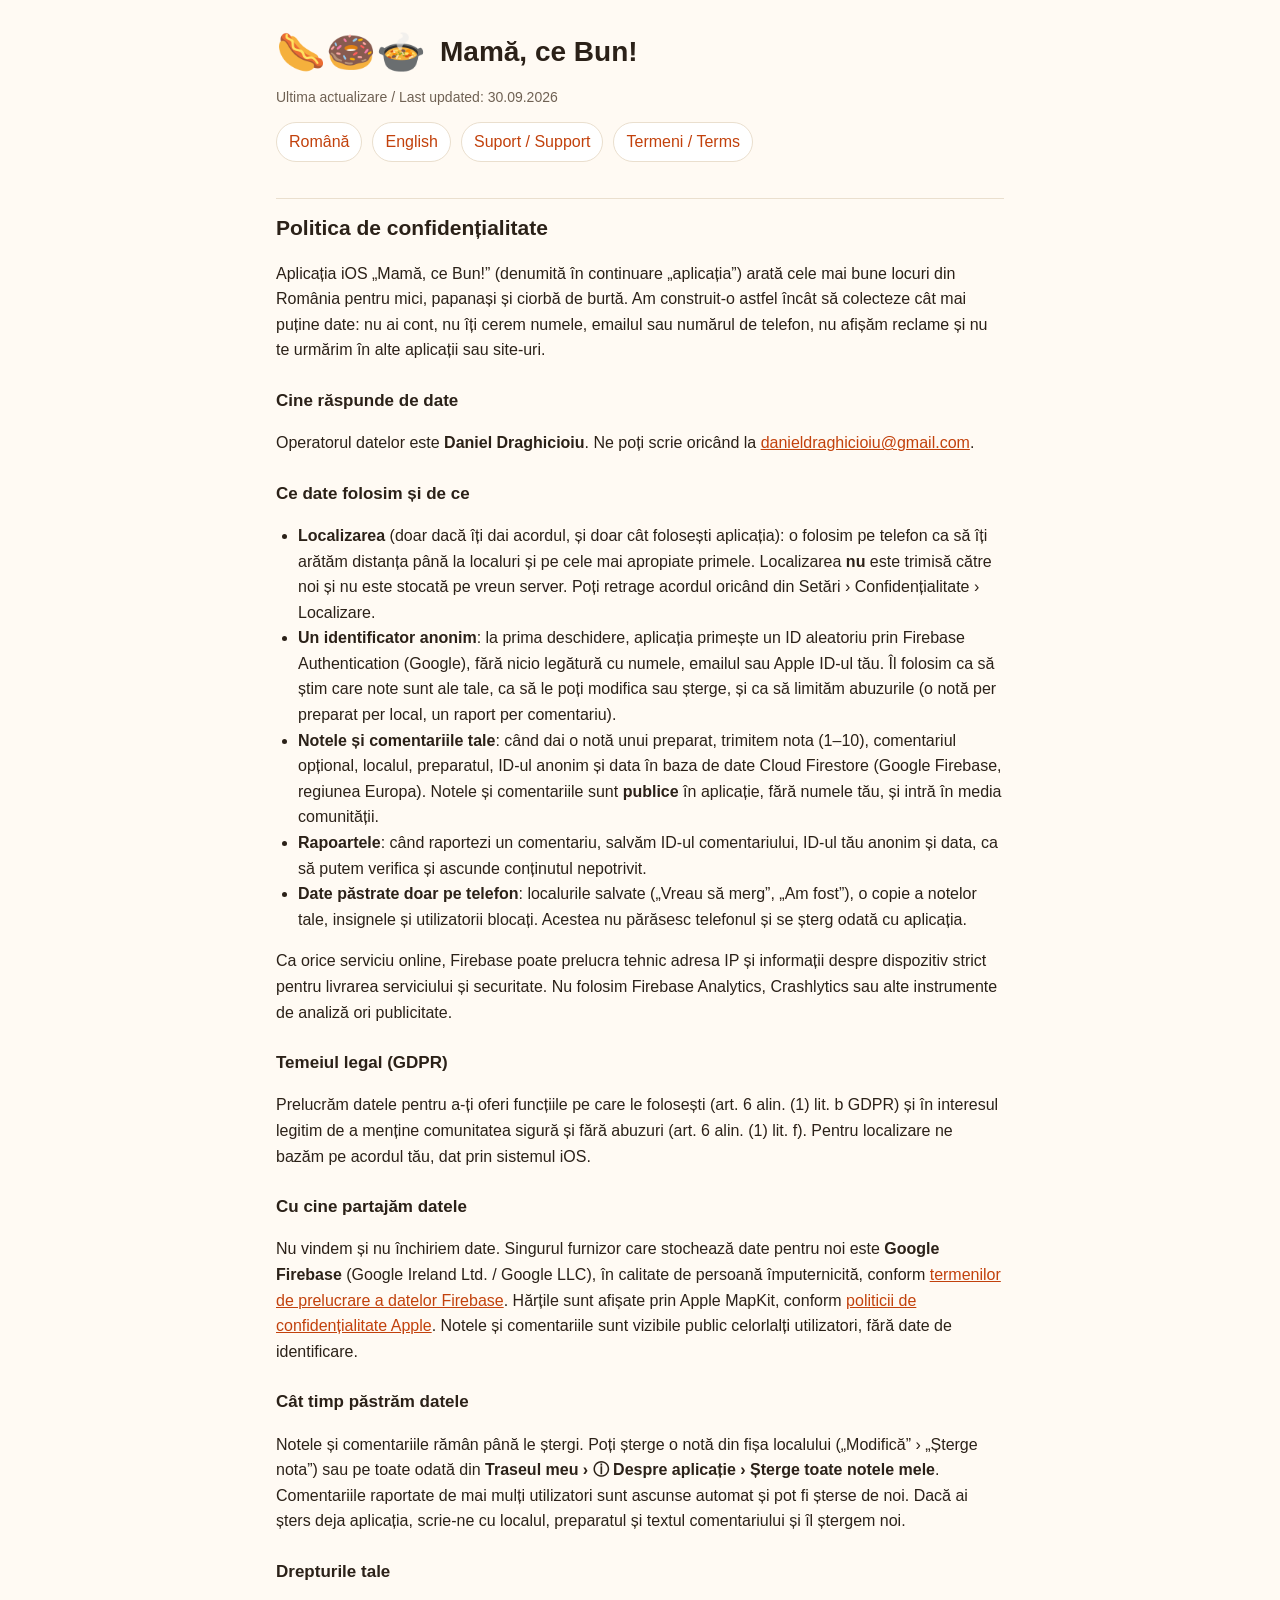
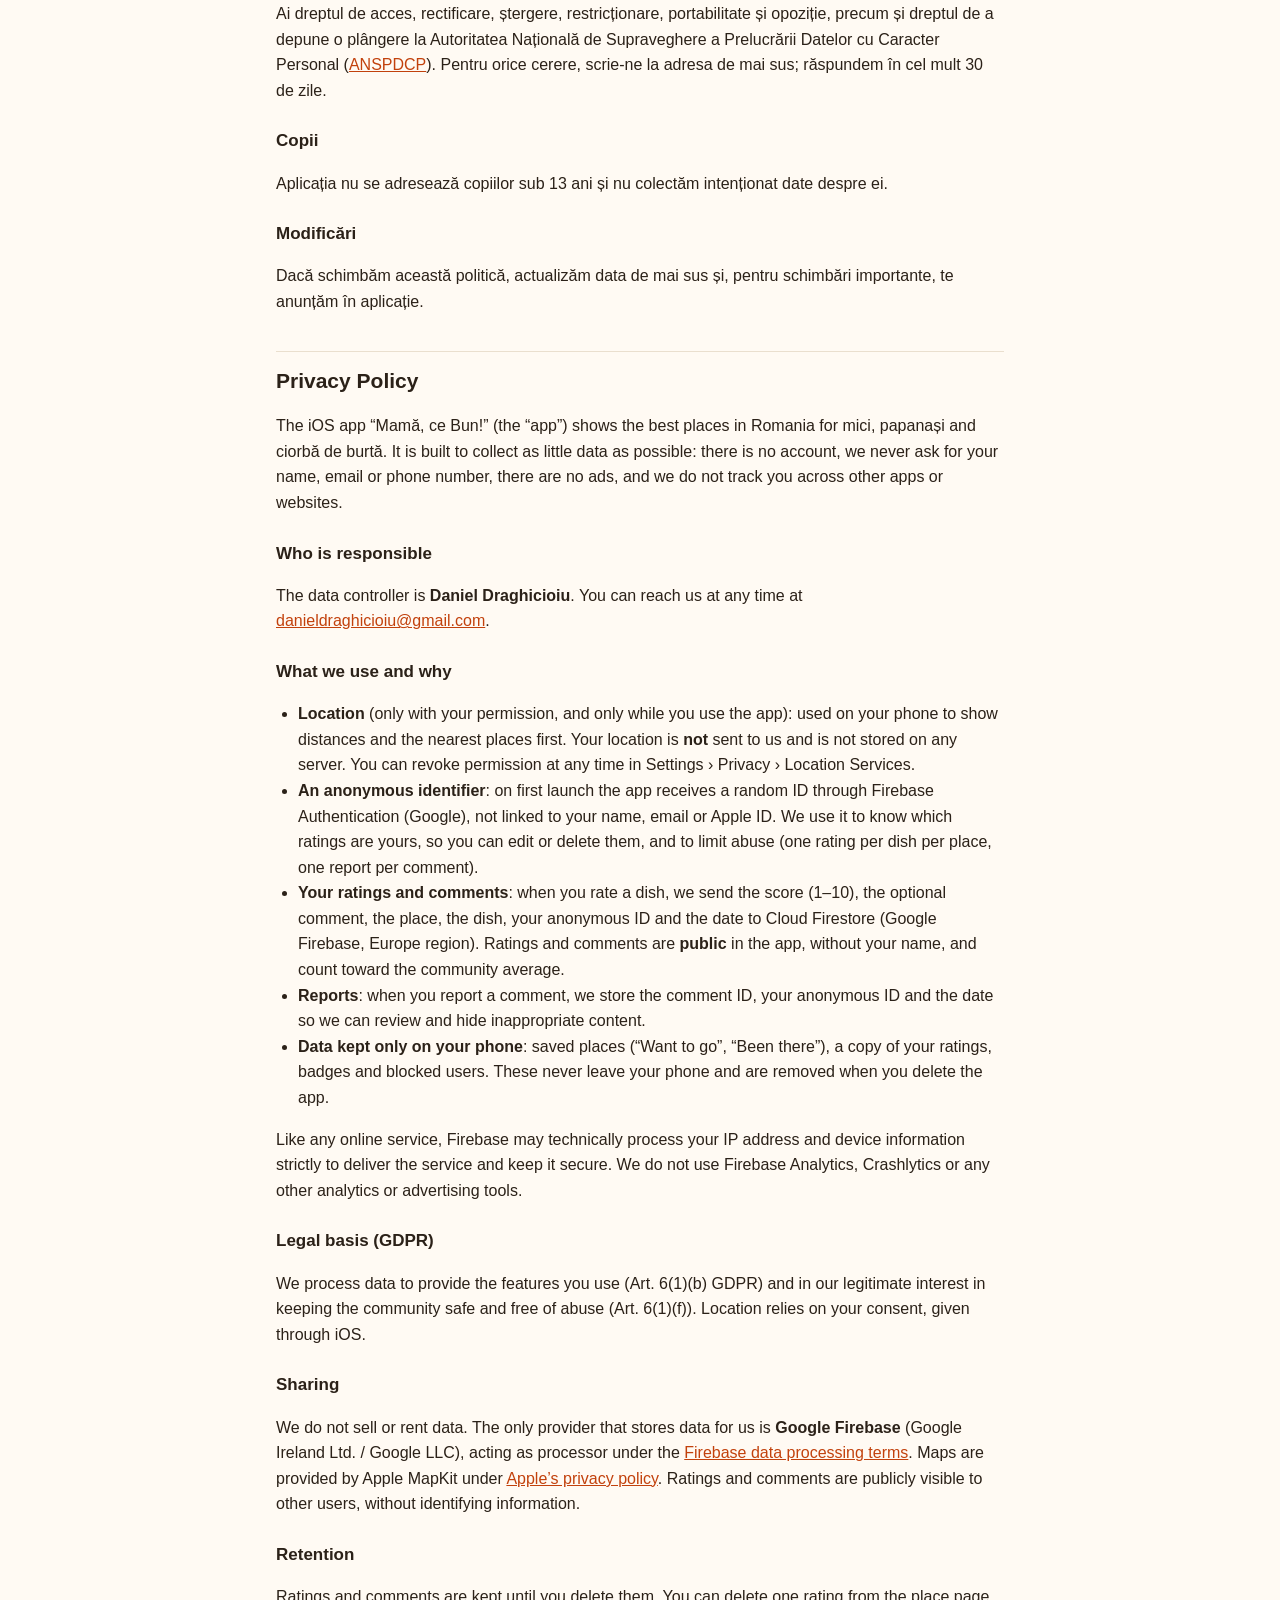
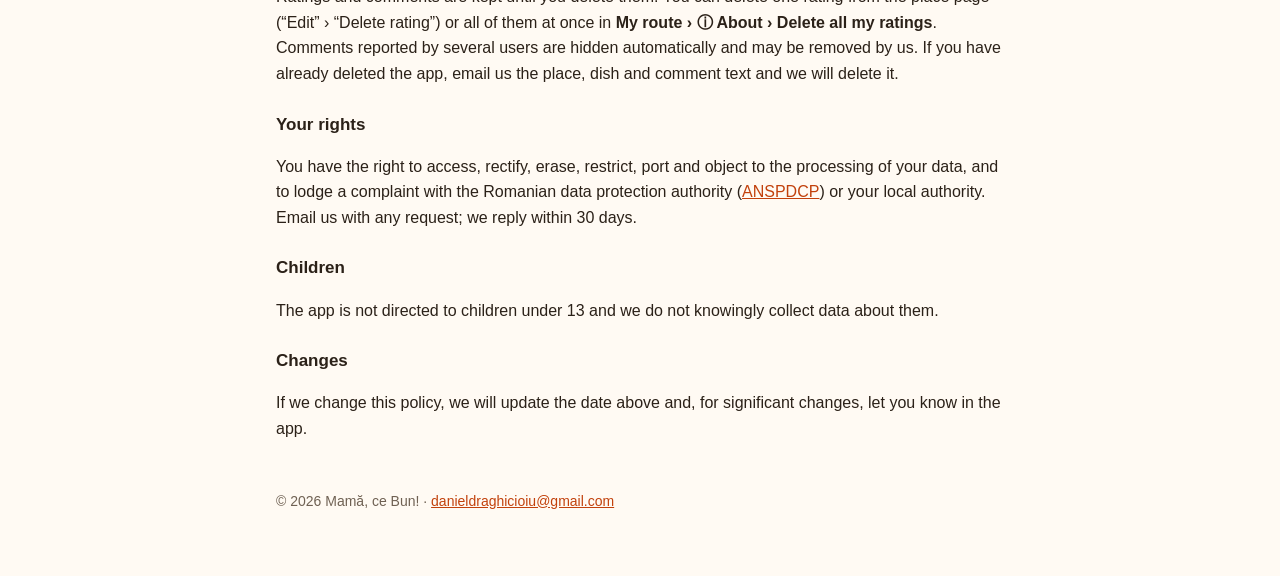
==== privacy.html @ e1de9985 "Pagini: confidentialitate, termeni, suport" ====
<!doctype html>
<html lang="ro">
<head>
<meta charset="utf-8">
<meta name="viewport" content="width=device-width, initial-scale=1">
<title>Politica de confidențialitate · Mamă, ce Bun!</title>
<link rel="stylesheet" href="style.css">
</head>
<body>
<main>
<header><span class="logo">🌭🍩🍲</span><h1>Mamă, ce Bun!</h1></header>
<p class="muted">Ultima actualizare / Last updated: 30.09.2026</p>
<nav class="lang"><a href="#ro">Română</a><a href="#en">English</a><a href="index.html">Suport / Support</a><a href="terms.html">Termeni / Terms</a></nav>

<section id="ro" lang="ro">
<h2>Politica de confidențialitate</h2>
<p>Aplicația iOS „Mamă, ce Bun!” (denumită în continuare „aplicația”) arată cele mai bune locuri din România pentru mici, papanași și ciorbă de burtă. Am construit-o astfel încât să colecteze cât mai puține date: nu ai cont, nu îți cerem numele, emailul sau numărul de telefon, nu afișăm reclame și nu te urmărim în alte aplicații sau site-uri.</p>

<h3>Cine răspunde de date</h3>
<p>Operatorul datelor este <strong>Daniel Draghicioiu</strong>. Ne poți scrie oricând la <a href="mailto:danieldraghicioiu@gmail.com">danieldraghicioiu@gmail.com</a>.</p>

<h3>Ce date folosim și de ce</h3>
<ul>
<li><strong>Localizarea</strong> (doar dacă îți dai acordul, și doar cât folosești aplicația): o folosim pe telefon ca să îți arătăm distanța până la localuri și pe cele mai apropiate primele. Localizarea <strong>nu</strong> este trimisă către noi și nu este stocată pe vreun server. Poți retrage acordul oricând din Setări › Confidențialitate › Localizare.</li>
<li><strong>Un identificator anonim</strong>: la prima deschidere, aplicația primește un ID aleatoriu prin Firebase Authentication (Google), fără nicio legătură cu numele, emailul sau Apple ID-ul tău. Îl folosim ca să știm care note sunt ale tale, ca să le poți modifica sau șterge, și ca să limităm abuzurile (o notă per preparat per local, un raport per comentariu).</li>
<li><strong>Notele și comentariile tale</strong>: când dai o notă unui preparat, trimitem nota (1–10), comentariul opțional, localul, preparatul, ID-ul anonim și data în baza de date Cloud Firestore (Google Firebase, regiunea Europa). Notele și comentariile sunt <strong>publice</strong> în aplicație, fără numele tău, și intră în media comunității.</li>
<li><strong>Rapoartele</strong>: când raportezi un comentariu, salvăm ID-ul comentariului, ID-ul tău anonim și data, ca să putem verifica și ascunde conținutul nepotrivit.</li>
<li><strong>Date păstrate doar pe telefon</strong>: localurile salvate („Vreau să merg”, „Am fost”), o copie a notelor tale, insignele și utilizatorii blocați. Acestea nu părăsesc telefonul și se șterg odată cu aplicația.</li>
</ul>
<p>Ca orice serviciu online, Firebase poate prelucra tehnic adresa IP și informații despre dispozitiv strict pentru livrarea serviciului și securitate. Nu folosim Firebase Analytics, Crashlytics sau alte instrumente de analiză ori publicitate.</p>

<h3>Temeiul legal (GDPR)</h3>
<p>Prelucrăm datele pentru a-ți oferi funcțiile pe care le folosești (art. 6 alin. (1) lit. b GDPR) și în interesul legitim de a menține comunitatea sigură și fără abuzuri (art. 6 alin. (1) lit. f). Pentru localizare ne bazăm pe acordul tău, dat prin sistemul iOS.</p>

<h3>Cu cine partajăm datele</h3>
<p>Nu vindem și nu închiriem date. Singurul furnizor care stochează date pentru noi este <strong>Google Firebase</strong> (Google Ireland Ltd. / Google LLC), în calitate de persoană împuternicită, conform <a href="https://firebase.google.com/terms/data-processing-terms">termenilor de prelucrare a datelor Firebase</a>. Hărțile sunt afișate prin Apple MapKit, conform <a href="https://www.apple.com/legal/privacy/">politicii de confidențialitate Apple</a>. Notele și comentariile sunt vizibile public celorlalți utilizatori, fără date de identificare.</p>

<h3>Cât timp păstrăm datele</h3>
<p>Notele și comentariile rămân până le ștergi. Poți șterge o notă din fișa localului („Modifică” › „Șterge nota”) sau pe toate odată din <strong>Traseul meu › ⓘ Despre aplicație › Șterge toate notele mele</strong>. Comentariile raportate de mai mulți utilizatori sunt ascunse automat și pot fi șterse de noi. Dacă ai șters deja aplicația, scrie-ne cu localul, preparatul și textul comentariului și îl ștergem noi.</p>

<h3>Drepturile tale</h3>
<p>Ai dreptul de acces, rectificare, ștergere, restricționare, portabilitate și opoziție, precum și dreptul de a depune o plângere la Autoritatea Națională de Supraveghere a Prelucrării Datelor cu Caracter Personal (<a href="https://www.dataprotection.ro">ANSPDCP</a>). Pentru orice cerere, scrie-ne la adresa de mai sus; răspundem în cel mult 30 de zile.</p>

<h3>Copii</h3>
<p>Aplicația nu se adresează copiilor sub 13 ani și nu colectăm intenționat date despre ei.</p>

<h3>Modificări</h3>
<p>Dacă schimbăm această politică, actualizăm data de mai sus și, pentru schimbări importante, te anunțăm în aplicație.</p>
</section>

<section id="en" lang="en">
<h2>Privacy Policy</h2>
<p>The iOS app “Mamă, ce Bun!” (the “app”) shows the best places in Romania for mici, papanași and ciorbă de burtă. It is built to collect as little data as possible: there is no account, we never ask for your name, email or phone number, there are no ads, and we do not track you across other apps or websites.</p>

<h3>Who is responsible</h3>
<p>The data controller is <strong>Daniel Draghicioiu</strong>. You can reach us at any time at <a href="mailto:danieldraghicioiu@gmail.com">danieldraghicioiu@gmail.com</a>.</p>

<h3>What we use and why</h3>
<ul>
<li><strong>Location</strong> (only with your permission, and only while you use the app): used on your phone to show distances and the nearest places first. Your location is <strong>not</strong> sent to us and is not stored on any server. You can revoke permission at any time in Settings › Privacy › Location Services.</li>
<li><strong>An anonymous identifier</strong>: on first launch the app receives a random ID through Firebase Authentication (Google), not linked to your name, email or Apple ID. We use it to know which ratings are yours, so you can edit or delete them, and to limit abuse (one rating per dish per place, one report per comment).</li>
<li><strong>Your ratings and comments</strong>: when you rate a dish, we send the score (1–10), the optional comment, the place, the dish, your anonymous ID and the date to Cloud Firestore (Google Firebase, Europe region). Ratings and comments are <strong>public</strong> in the app, without your name, and count toward the community average.</li>
<li><strong>Reports</strong>: when you report a comment, we store the comment ID, your anonymous ID and the date so we can review and hide inappropriate content.</li>
<li><strong>Data kept only on your phone</strong>: saved places (“Want to go”, “Been there”), a copy of your ratings, badges and blocked users. These never leave your phone and are removed when you delete the app.</li>
</ul>
<p>Like any online service, Firebase may technically process your IP address and device information strictly to deliver the service and keep it secure. We do not use Firebase Analytics, Crashlytics or any other analytics or advertising tools.</p>

<h3>Legal basis (GDPR)</h3>
<p>We process data to provide the features you use (Art. 6(1)(b) GDPR) and in our legitimate interest in keeping the community safe and free of abuse (Art. 6(1)(f)). Location relies on your consent, given through iOS.</p>

<h3>Sharing</h3>
<p>We do not sell or rent data. The only provider that stores data for us is <strong>Google Firebase</strong> (Google Ireland Ltd. / Google LLC), acting as processor under the <a href="https://firebase.google.com/terms/data-processing-terms">Firebase data processing terms</a>. Maps are provided by Apple MapKit under <a href="https://www.apple.com/legal/privacy/">Apple’s privacy policy</a>. Ratings and comments are publicly visible to other users, without identifying information.</p>

<h3>Retention</h3>
<p>Ratings and comments are kept until you delete them. You can delete one rating from the place page (“Edit” › “Delete rating”) or all of them at once in <strong>My route › ⓘ About › Delete all my ratings</strong>. Comments reported by several users are hidden automatically and may be removed by us. If you have already deleted the app, email us the place, dish and comment text and we will delete it.</p>

<h3>Your rights</h3>
<p>You have the right to access, rectify, erase, restrict, port and object to the processing of your data, and to lodge a complaint with the Romanian data protection authority (<a href="https://www.dataprotection.ro">ANSPDCP</a>) or your local authority. Email us with any request; we reply within 30 days.</p>

<h3>Children</h3>
<p>The app is not directed to children under 13 and we do not knowingly collect data about them.</p>

<h3>Changes</h3>
<p>If we change this policy, we will update the date above and, for significant changes, let you know in the app.</p>
</section>

<footer>© 2026 Mamă, ce Bun! · <a href="mailto:danieldraghicioiu@gmail.com">danieldraghicioiu@gmail.com</a></footer>
</main>
</body>
</html>
---- style.css ----
:root{--bg:#fffaf3;--fg:#2b2118;--muted:#6f6153;--accent:#c2410c;--card:#ffffff;--line:#eadfce}
@media (prefers-color-scheme:dark){:root{--bg:#1b1612;--fg:#f3ebe1;--muted:#b8aa99;--accent:#fb923c;--card:#241d18;--line:#3a3029}}
*{box-sizing:border-box}
body{margin:0;background:var(--bg);color:var(--fg);font:16px/1.6 -apple-system,BlinkMacSystemFont,"Segoe UI",Roboto,Helvetica,Arial,sans-serif}
main{max-width:760px;margin:0 auto;padding:32px 16px 64px}
header{display:flex;align-items:center;gap:14px;margin-bottom:8px}
header .logo{font-size:40px;line-height:1}
h1{font-size:28px;line-height:1.2;margin:0}
h2{font-size:21px;margin:36px 0 8px;padding-top:12px;border-top:1px solid var(--line)}
h3{font-size:17px;margin:24px 0 4px}
p,li{color:var(--fg)}
.muted{color:var(--muted);font-size:14px}
a{color:var(--accent)}
nav.lang{margin:12px 0 24px;display:flex;gap:10px;flex-wrap:wrap}
nav.lang a,nav.links a{display:inline-block;padding:6px 12px;border:1px solid var(--line);border-radius:999px;text-decoration:none;background:var(--card)}
nav.links{display:flex;gap:10px;flex-wrap:wrap;margin:20px 0}
.card{background:var(--card);border:1px solid var(--line);border-radius:16px;padding:16px 18px;margin:16px 0}
ul{padding-left:22px}
footer{margin-top:48px;color:var(--muted);font-size:14px}
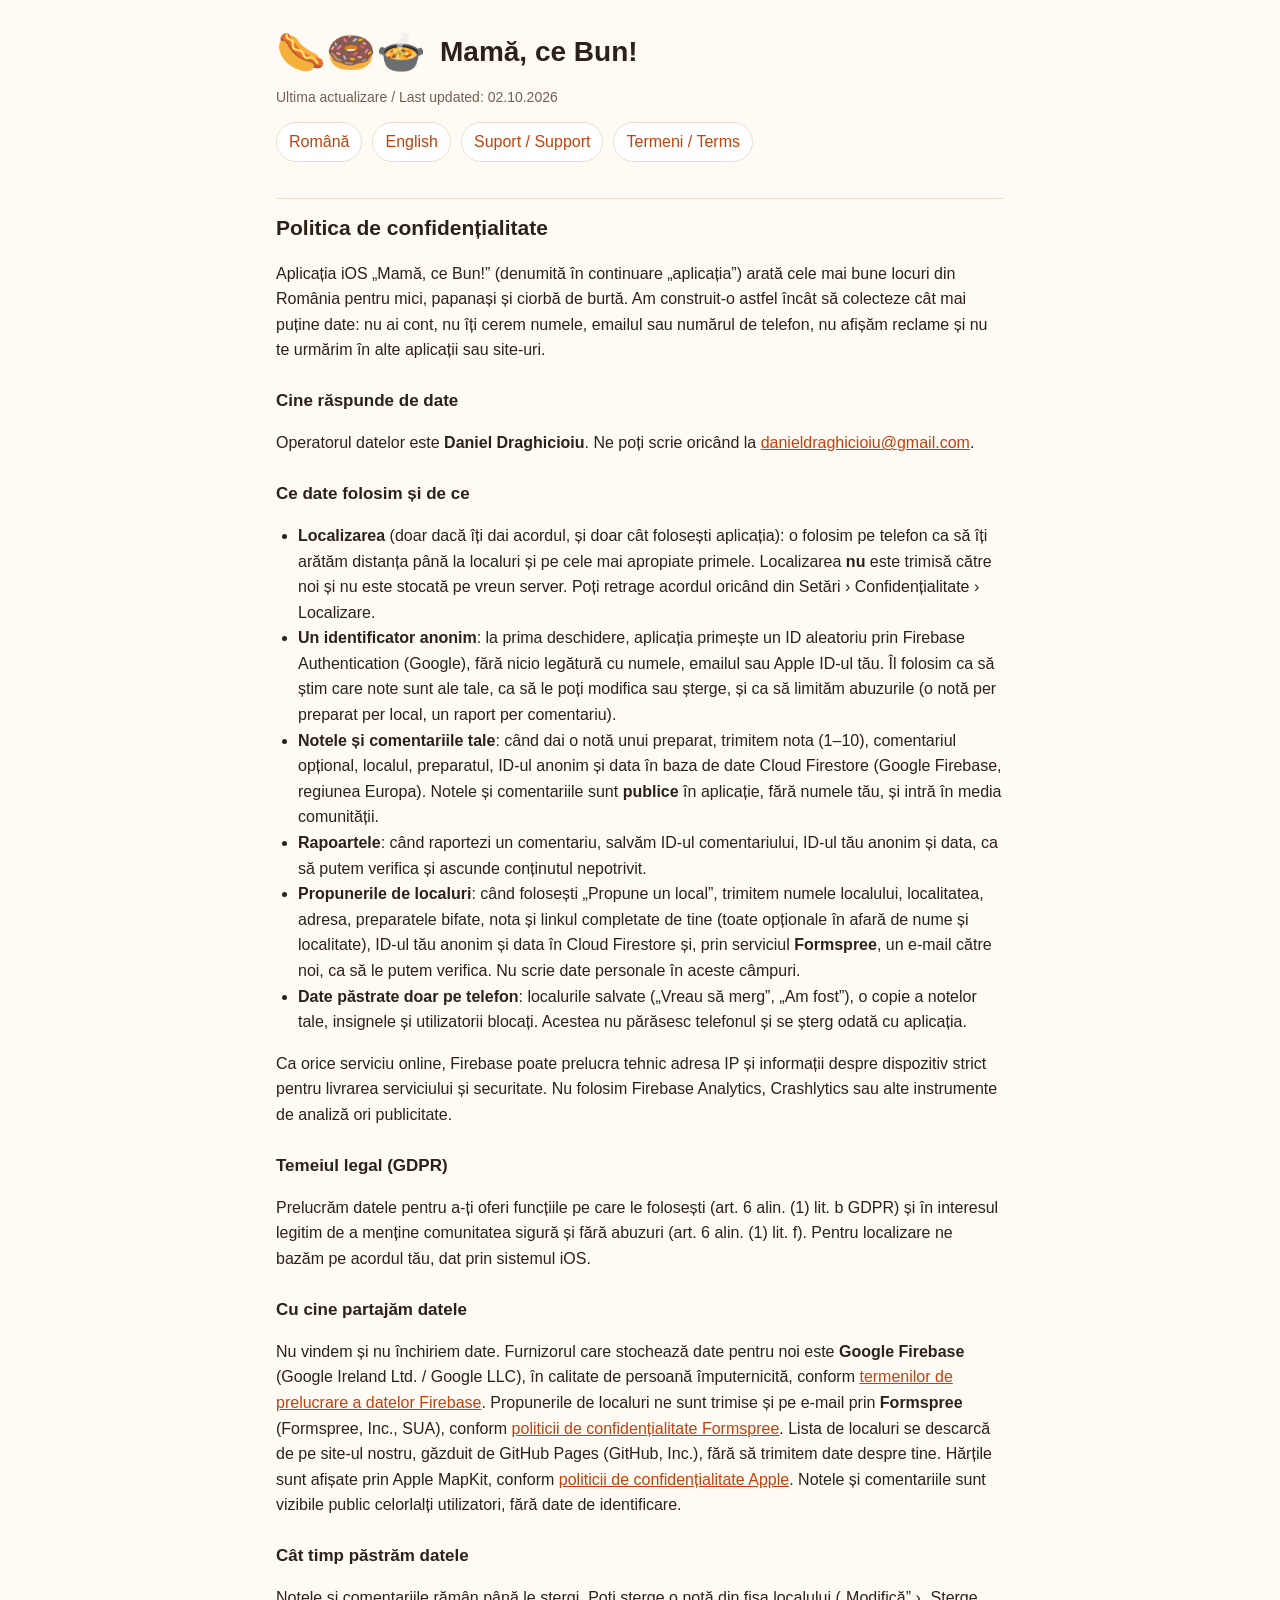
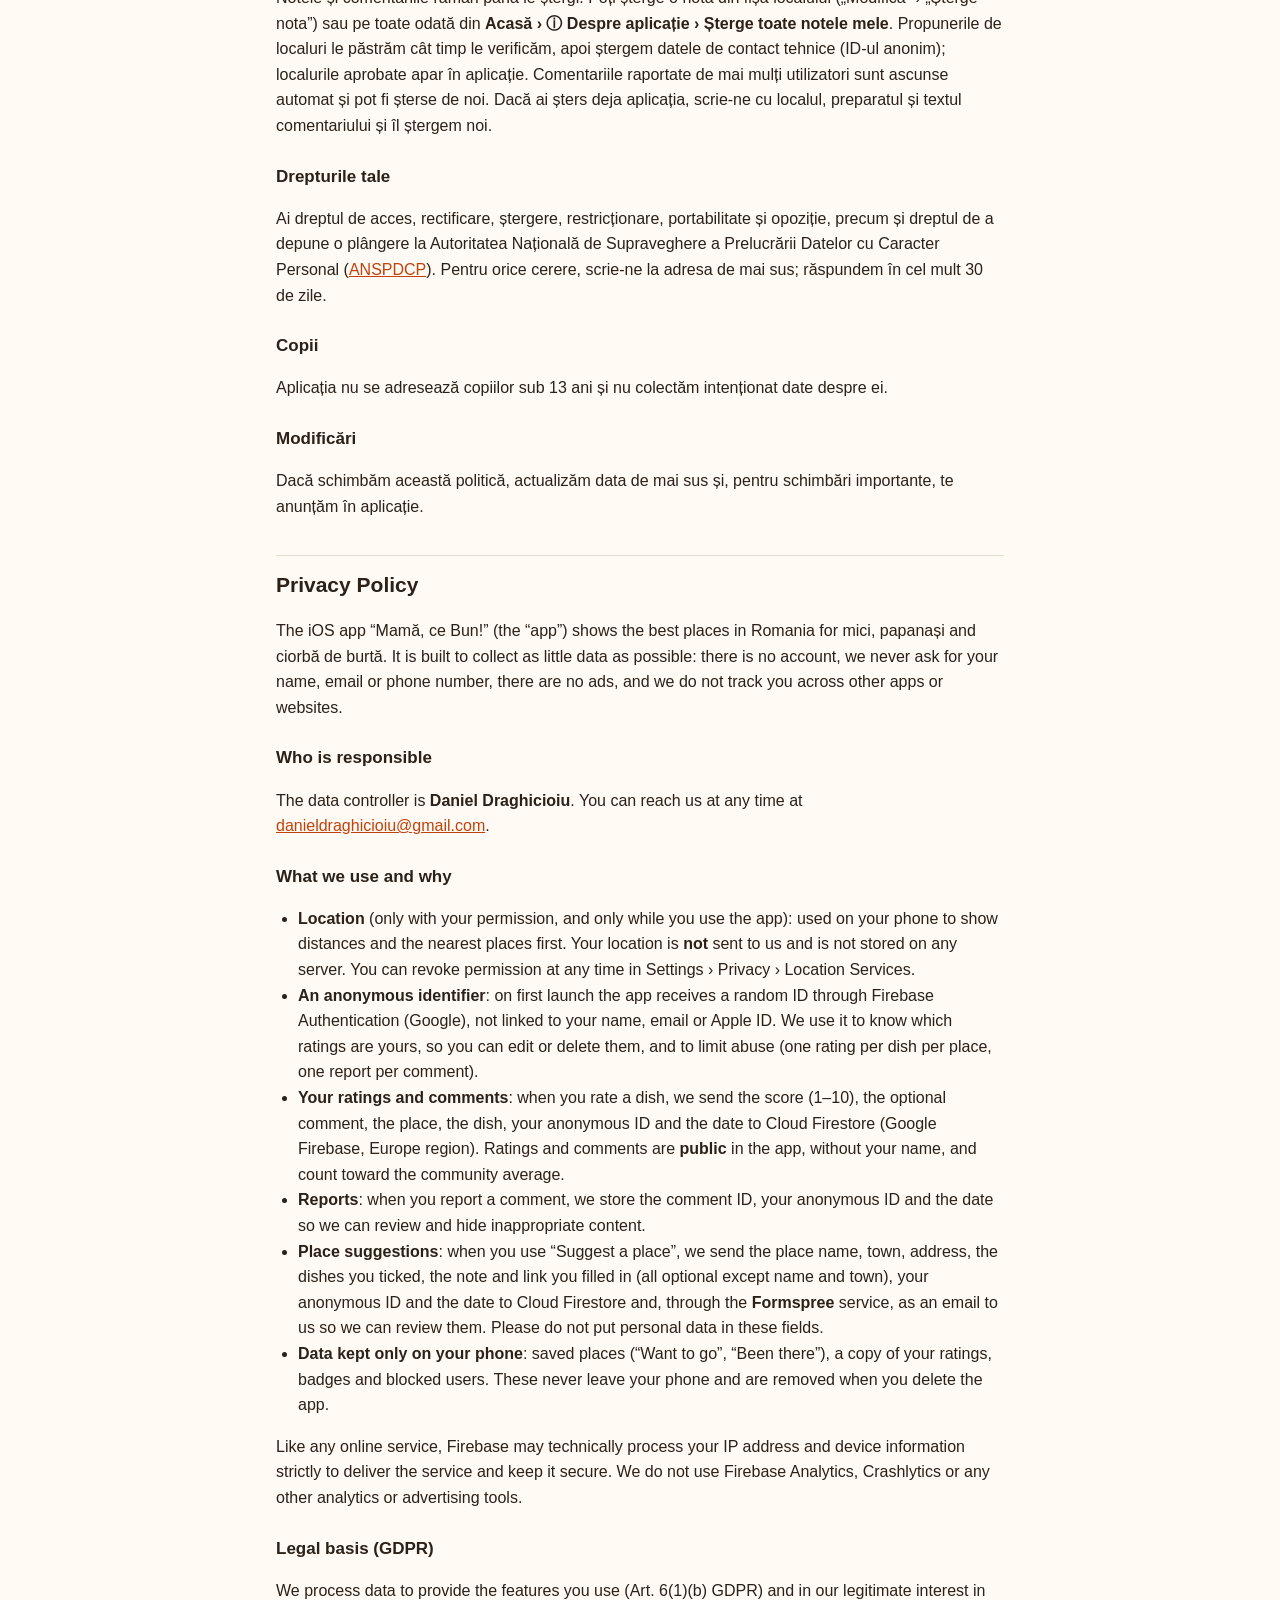
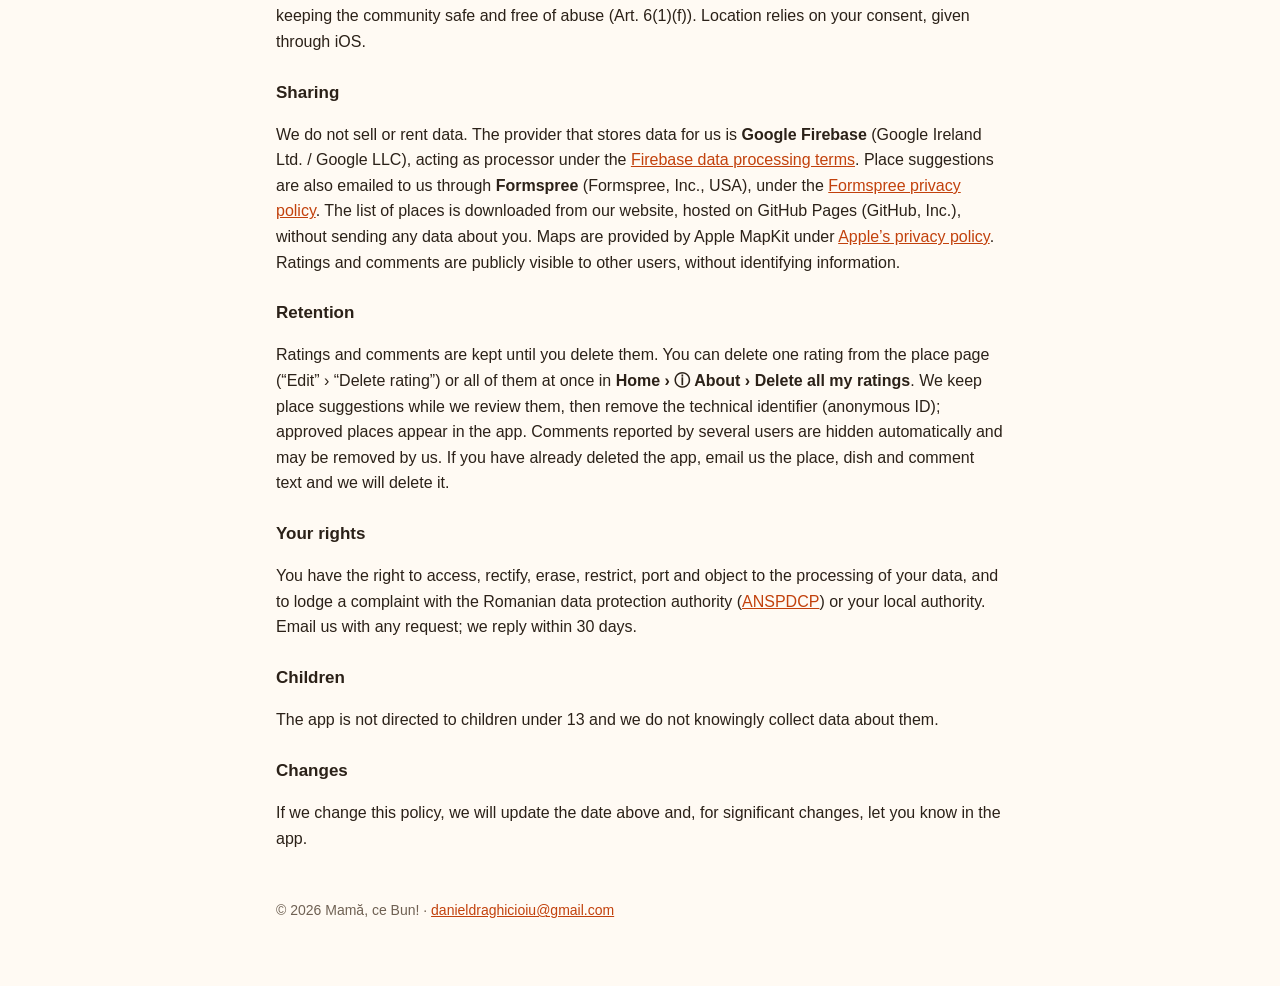
==== commit 4dde2808: "Add files via upload" ====
--- a/privacy.html
+++ b/privacy.html
@@ -9,7 +9,7 @@
 <body>
 <main>
 <header><span class="logo">🌭🍩🍲</span><h1>Mamă, ce Bun!</h1></header>
-<p class="muted">Ultima actualizare / Last updated: 30.09.2026</p>
+<p class="muted">Ultima actualizare / Last updated: 02.10.2026</p>
 <nav class="lang"><a href="#ro">Română</a><a href="#en">English</a><a href="index.html">Suport / Support</a><a href="terms.html">Termeni / Terms</a></nav>
 
 <section id="ro" lang="ro">
@@ -25,6 +25,7 @@
 <li><strong>Un identificator anonim</strong>: la prima deschidere, aplicația primește un ID aleatoriu prin Firebase Authentication (Google), fără nicio legătură cu numele, emailul sau Apple ID-ul tău. Îl folosim ca să știm care note sunt ale tale, ca să le poți modifica sau șterge, și ca să limităm abuzurile (o notă per preparat per local, un raport per comentariu).</li>
 <li><strong>Notele și comentariile tale</strong>: când dai o notă unui preparat, trimitem nota (1–10), comentariul opțional, localul, preparatul, ID-ul anonim și data în baza de date Cloud Firestore (Google Firebase, regiunea Europa). Notele și comentariile sunt <strong>publice</strong> în aplicație, fără numele tău, și intră în media comunității.</li>
 <li><strong>Rapoartele</strong>: când raportezi un comentariu, salvăm ID-ul comentariului, ID-ul tău anonim și data, ca să putem verifica și ascunde conținutul nepotrivit.</li>
+<li><strong>Propunerile de localuri</strong>: când folosești „Propune un local”, trimitem numele localului, localitatea, adresa, preparatele bifate, nota și linkul completate de tine (toate opționale în afară de nume și localitate), ID-ul tău anonim și data în Cloud Firestore și, prin serviciul <strong>Formspree</strong>, un e-mail către noi, ca să le putem verifica. Nu scrie date personale în aceste câmpuri.</li>
 <li><strong>Date păstrate doar pe telefon</strong>: localurile salvate („Vreau să merg”, „Am fost”), o copie a notelor tale, insignele și utilizatorii blocați. Acestea nu părăsesc telefonul și se șterg odată cu aplicația.</li>
 </ul>
 <p>Ca orice serviciu online, Firebase poate prelucra tehnic adresa IP și informații despre dispozitiv strict pentru livrarea serviciului și securitate. Nu folosim Firebase Analytics, Crashlytics sau alte instrumente de analiză ori publicitate.</p>
@@ -33,10 +34,10 @@
 <p>Prelucrăm datele pentru a-ți oferi funcțiile pe care le folosești (art. 6 alin. (1) lit. b GDPR) și în interesul legitim de a menține comunitatea sigură și fără abuzuri (art. 6 alin. (1) lit. f). Pentru localizare ne bazăm pe acordul tău, dat prin sistemul iOS.</p>
 
 <h3>Cu cine partajăm datele</h3>
-<p>Nu vindem și nu închiriem date. Singurul furnizor care stochează date pentru noi este <strong>Google Firebase</strong> (Google Ireland Ltd. / Google LLC), în calitate de persoană împuternicită, conform <a href="https://firebase.google.com/terms/data-processing-terms">termenilor de prelucrare a datelor Firebase</a>. Hărțile sunt afișate prin Apple MapKit, conform <a href="https://www.apple.com/legal/privacy/">politicii de confidențialitate Apple</a>. Notele și comentariile sunt vizibile public celorlalți utilizatori, fără date de identificare.</p>
+<p>Nu vindem și nu închiriem date. Furnizorul care stochează date pentru noi este <strong>Google Firebase</strong> (Google Ireland Ltd. / Google LLC), în calitate de persoană împuternicită, conform <a href="https://firebase.google.com/terms/data-processing-terms">termenilor de prelucrare a datelor Firebase</a>. Propunerile de localuri ne sunt trimise și pe e-mail prin <strong>Formspree</strong> (Formspree, Inc., SUA), conform <a href="https://formspree.io/legal/privacy-policy/">politicii de confidențialitate Formspree</a>. Lista de localuri se descarcă de pe site-ul nostru, găzduit de GitHub Pages (GitHub, Inc.), fără să trimitem date despre tine. Hărțile sunt afișate prin Apple MapKit, conform <a href="https://www.apple.com/legal/privacy/">politicii de confidențialitate Apple</a>. Notele și comentariile sunt vizibile public celorlalți utilizatori, fără date de identificare.</p>
 
 <h3>Cât timp păstrăm datele</h3>
-<p>Notele și comentariile rămân până le ștergi. Poți șterge o notă din fișa localului („Modifică” › „Șterge nota”) sau pe toate odată din <strong>Traseul meu › ⓘ Despre aplicație › Șterge toate notele mele</strong>. Comentariile raportate de mai mulți utilizatori sunt ascunse automat și pot fi șterse de noi. Dacă ai șters deja aplicația, scrie-ne cu localul, preparatul și textul comentariului și îl ștergem noi.</p>
+<p>Notele și comentariile rămân până le ștergi. Poți șterge o notă din fișa localului („Modifică” › „Șterge nota”) sau pe toate odată din <strong>Acasă › ⓘ Despre aplicație › Șterge toate notele mele</strong>. Propunerile de localuri le păstrăm cât timp le verificăm, apoi ștergem datele de contact tehnice (ID-ul anonim); localurile aprobate apar în aplicație. Comentariile raportate de mai mulți utilizatori sunt ascunse automat și pot fi șterse de noi. Dacă ai șters deja aplicația, scrie-ne cu localul, preparatul și textul comentariului și îl ștergem noi.</p>
 
 <h3>Drepturile tale</h3>
 <p>Ai dreptul de acces, rectificare, ștergere, restricționare, portabilitate și opoziție, precum și dreptul de a depune o plângere la Autoritatea Națională de Supraveghere a Prelucrării Datelor cu Caracter Personal (<a href="https://www.dataprotection.ro">ANSPDCP</a>). Pentru orice cerere, scrie-ne la adresa de mai sus; răspundem în cel mult 30 de zile.</p>
@@ -61,6 +62,7 @@
 <li><strong>An anonymous identifier</strong>: on first launch the app receives a random ID through Firebase Authentication (Google), not linked to your name, email or Apple ID. We use it to know which ratings are yours, so you can edit or delete them, and to limit abuse (one rating per dish per place, one report per comment).</li>
 <li><strong>Your ratings and comments</strong>: when you rate a dish, we send the score (1–10), the optional comment, the place, the dish, your anonymous ID and the date to Cloud Firestore (Google Firebase, Europe region). Ratings and comments are <strong>public</strong> in the app, without your name, and count toward the community average.</li>
 <li><strong>Reports</strong>: when you report a comment, we store the comment ID, your anonymous ID and the date so we can review and hide inappropriate content.</li>
+<li><strong>Place suggestions</strong>: when you use “Suggest a place”, we send the place name, town, address, the dishes you ticked, the note and link you filled in (all optional except name and town), your anonymous ID and the date to Cloud Firestore and, through the <strong>Formspree</strong> service, as an email to us so we can review them. Please do not put personal data in these fields.</li>
 <li><strong>Data kept only on your phone</strong>: saved places (“Want to go”, “Been there”), a copy of your ratings, badges and blocked users. These never leave your phone and are removed when you delete the app.</li>
 </ul>
 <p>Like any online service, Firebase may technically process your IP address and device information strictly to deliver the service and keep it secure. We do not use Firebase Analytics, Crashlytics or any other analytics or advertising tools.</p>
@@ -69,10 +71,10 @@
 <p>We process data to provide the features you use (Art. 6(1)(b) GDPR) and in our legitimate interest in keeping the community safe and free of abuse (Art. 6(1)(f)). Location relies on your consent, given through iOS.</p>
 
 <h3>Sharing</h3>
-<p>We do not sell or rent data. The only provider that stores data for us is <strong>Google Firebase</strong> (Google Ireland Ltd. / Google LLC), acting as processor under the <a href="https://firebase.google.com/terms/data-processing-terms">Firebase data processing terms</a>. Maps are provided by Apple MapKit under <a href="https://www.apple.com/legal/privacy/">Apple’s privacy policy</a>. Ratings and comments are publicly visible to other users, without identifying information.</p>
+<p>We do not sell or rent data. The provider that stores data for us is <strong>Google Firebase</strong> (Google Ireland Ltd. / Google LLC), acting as processor under the <a href="https://firebase.google.com/terms/data-processing-terms">Firebase data processing terms</a>. Place suggestions are also emailed to us through <strong>Formspree</strong> (Formspree, Inc., USA), under the <a href="https://formspree.io/legal/privacy-policy/">Formspree privacy policy</a>. The list of places is downloaded from our website, hosted on GitHub Pages (GitHub, Inc.), without sending any data about you. Maps are provided by Apple MapKit under <a href="https://www.apple.com/legal/privacy/">Apple’s privacy policy</a>. Ratings and comments are publicly visible to other users, without identifying information.</p>
 
 <h3>Retention</h3>
-<p>Ratings and comments are kept until you delete them. You can delete one rating from the place page (“Edit” › “Delete rating”) or all of them at once in <strong>My route › ⓘ About › Delete all my ratings</strong>. Comments reported by several users are hidden automatically and may be removed by us. If you have already deleted the app, email us the place, dish and comment text and we will delete it.</p>
+<p>Ratings and comments are kept until you delete them. You can delete one rating from the place page (“Edit” › “Delete rating”) or all of them at once in <strong>Home › ⓘ About › Delete all my ratings</strong>. We keep place suggestions while we review them, then remove the technical identifier (anonymous ID); approved places appear in the app. Comments reported by several users are hidden automatically and may be removed by us. If you have already deleted the app, email us the place, dish and comment text and we will delete it.</p>
 
 <h3>Your rights</h3>
 <p>You have the right to access, rectify, erase, restrict, port and object to the processing of your data, and to lodge a complaint with the Romanian data protection authority (<a href="https://www.dataprotection.ro">ANSPDCP</a>) or your local authority. Email us with any request; we reply within 30 days.</p>
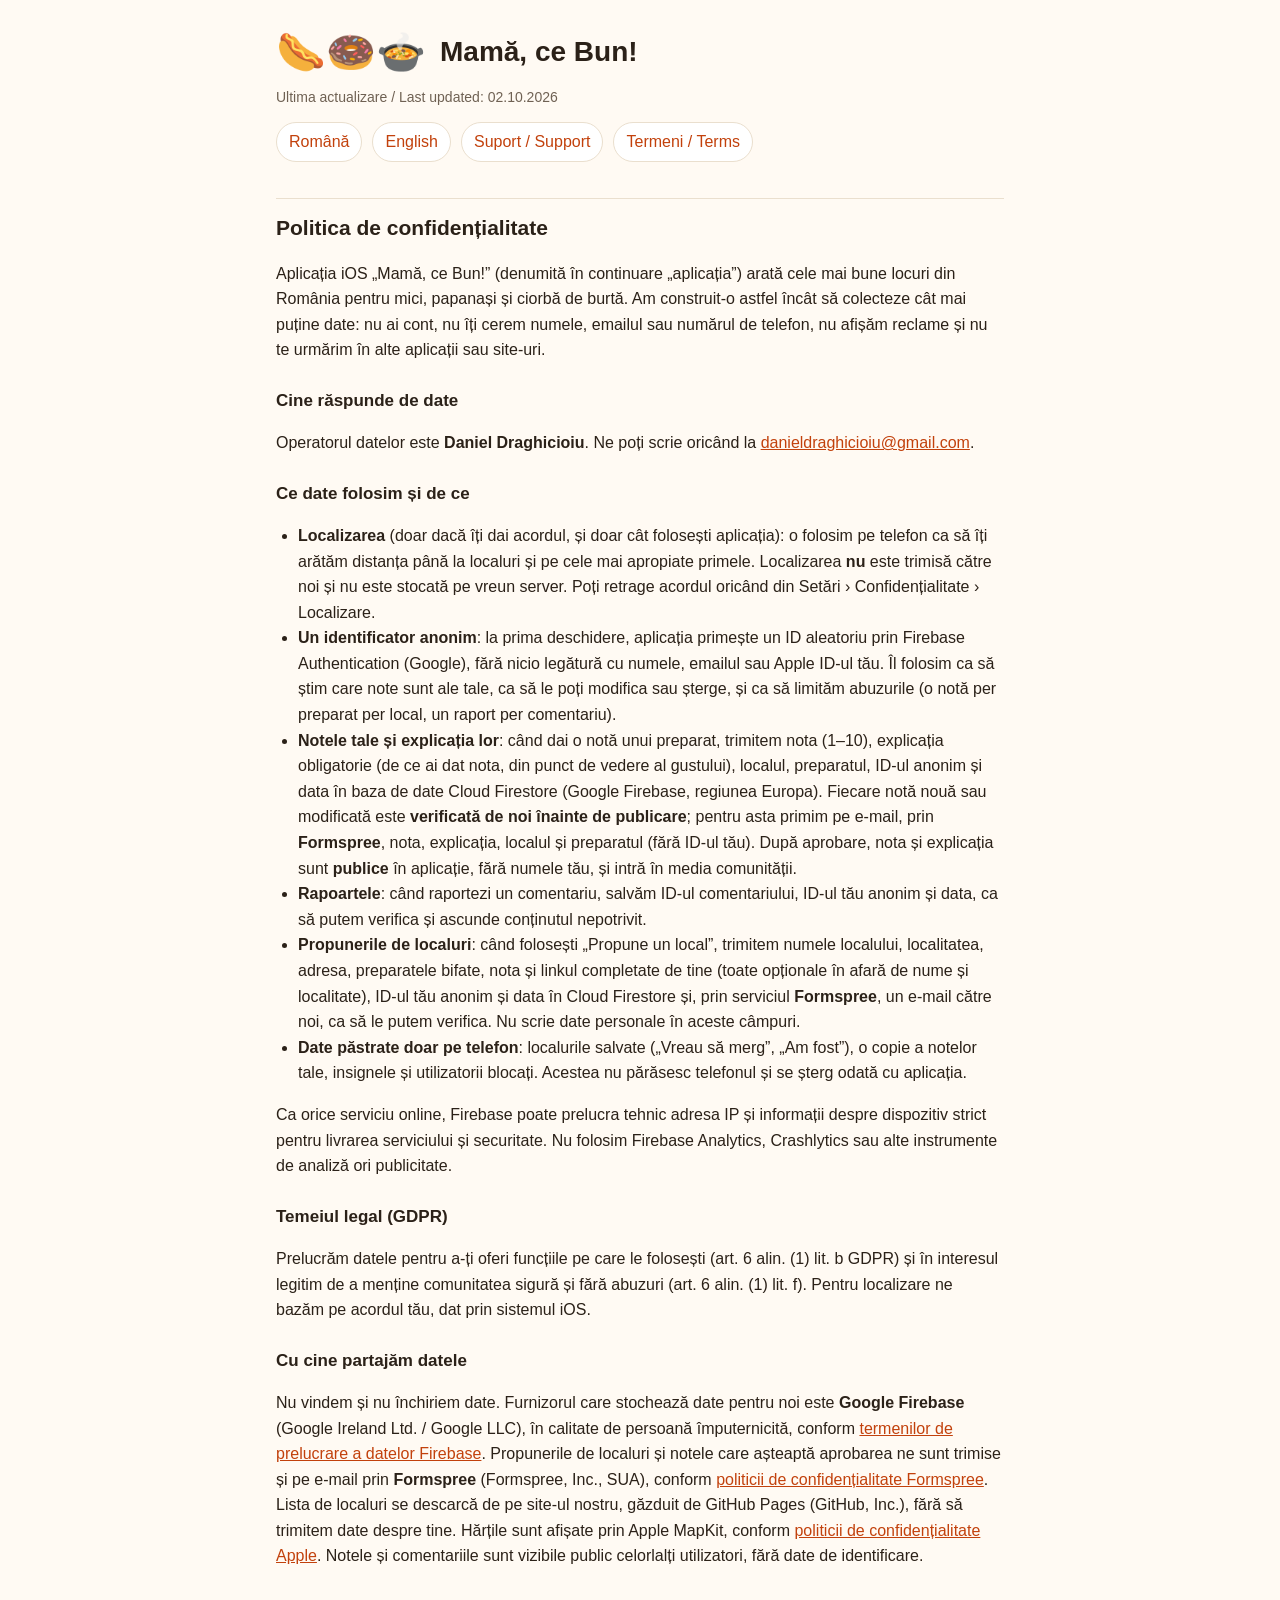
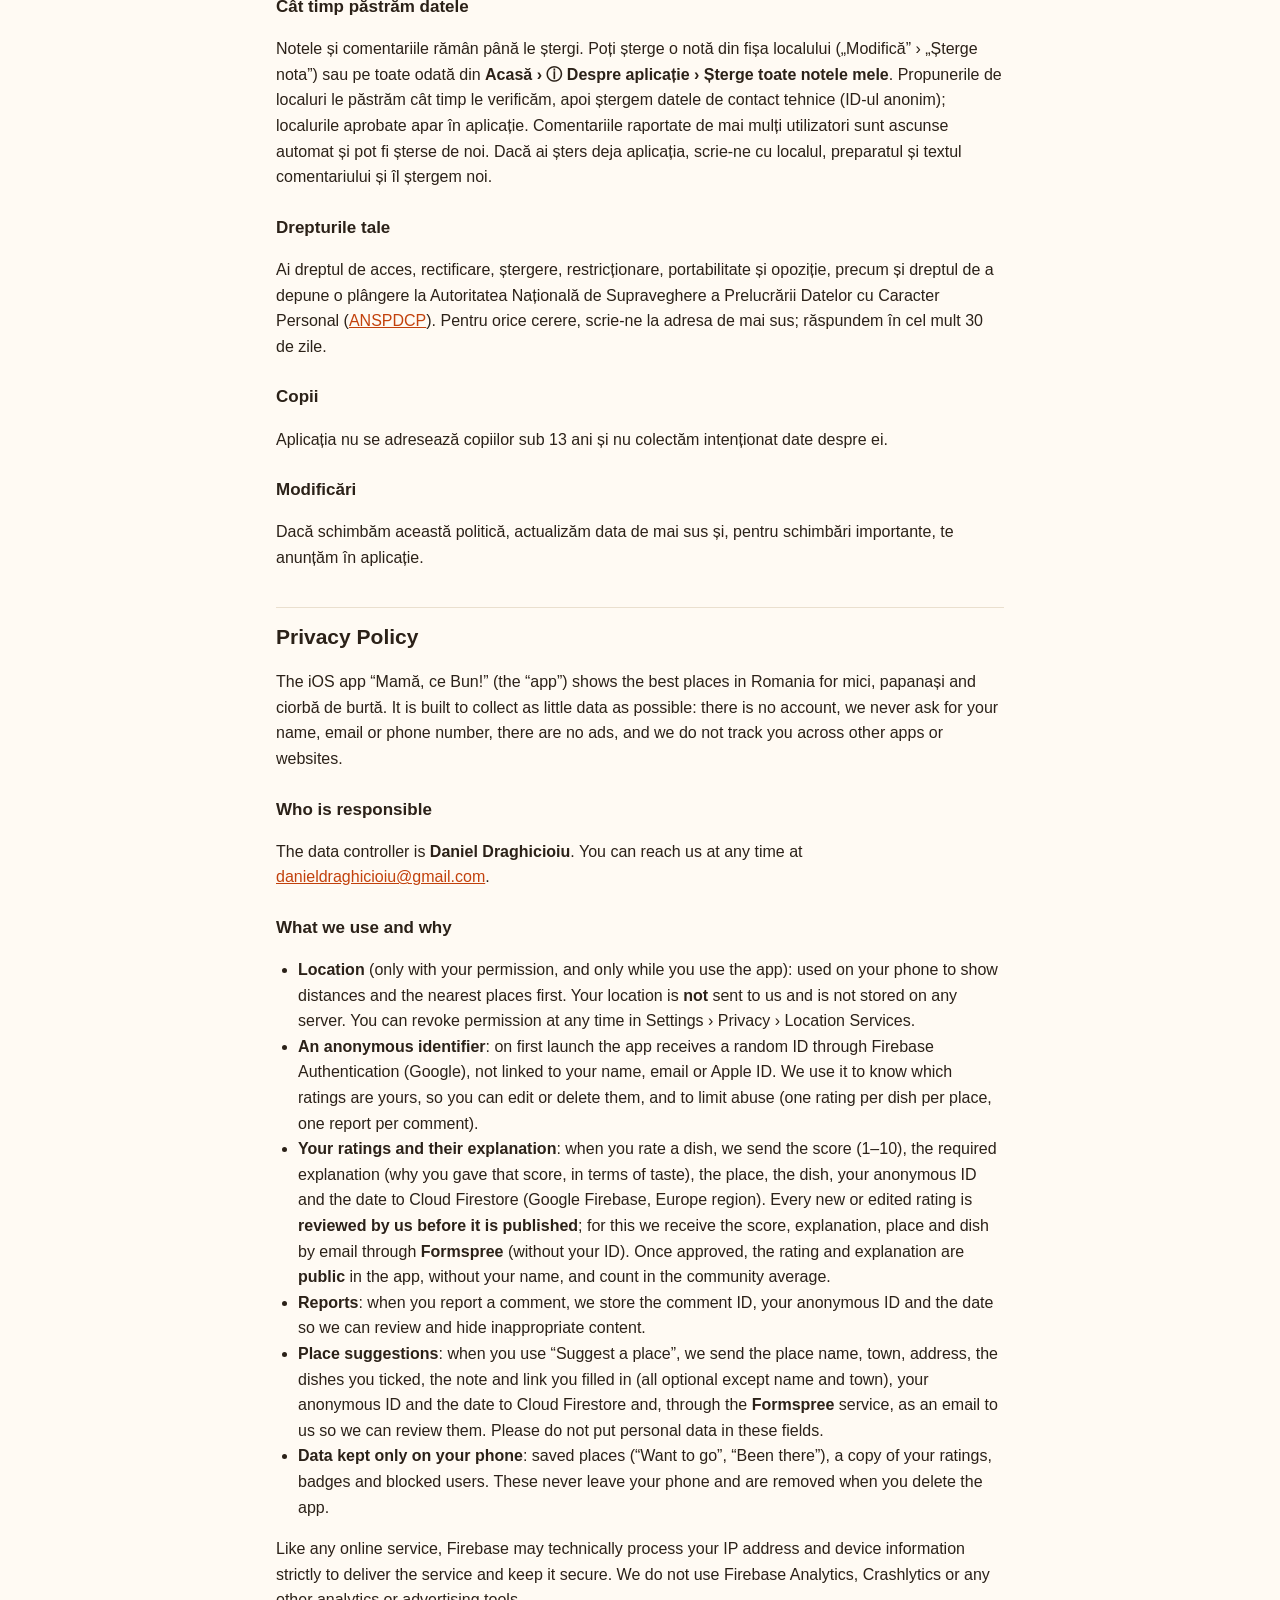
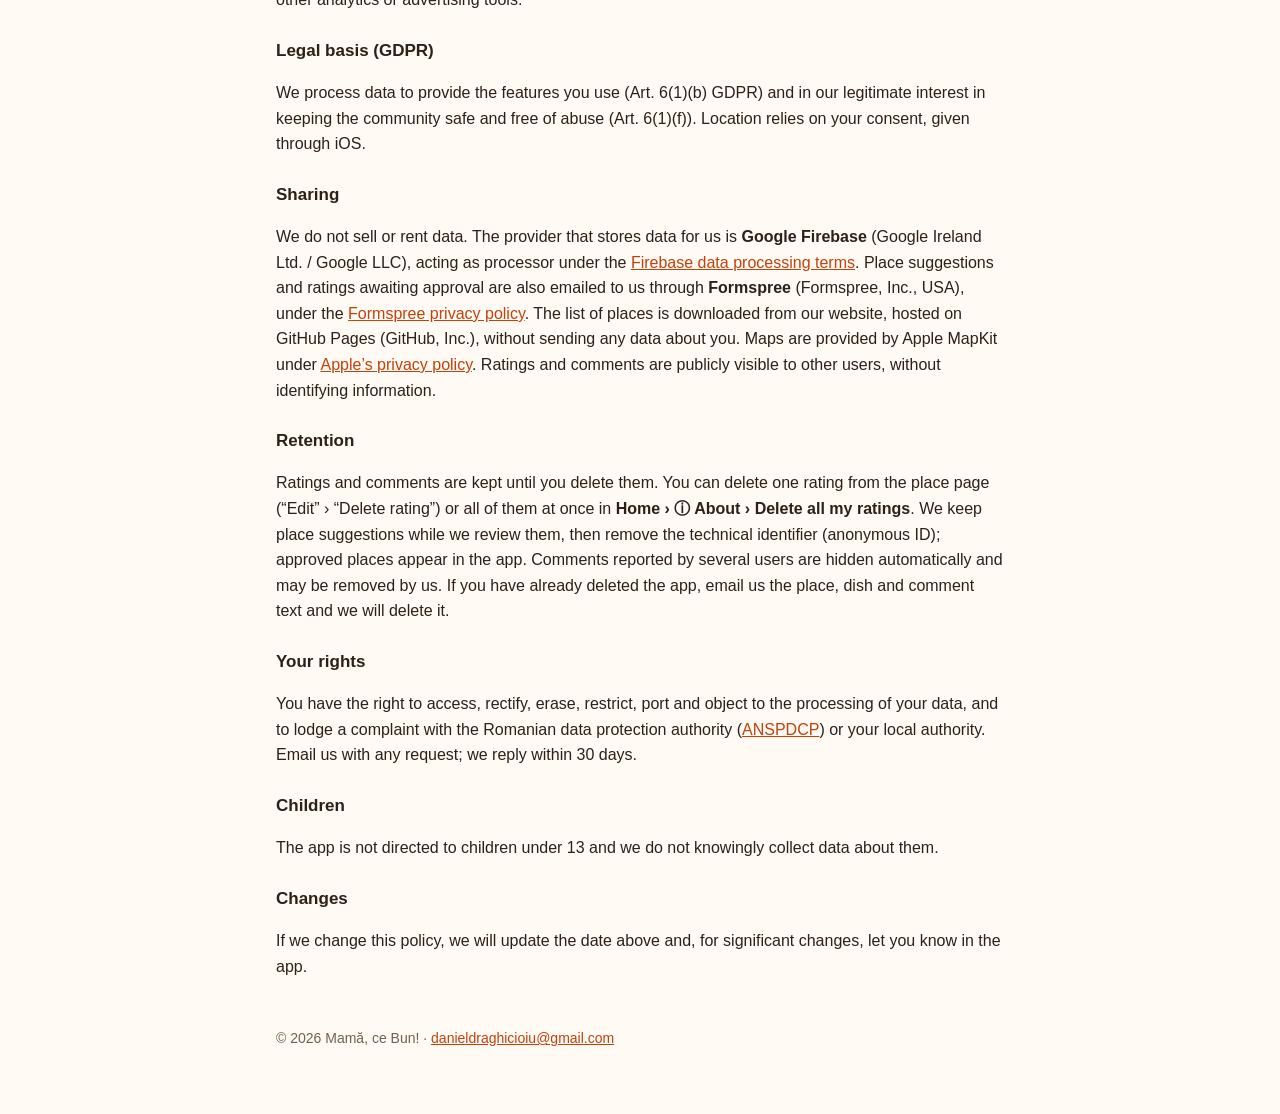
==== commit 568234ac: "Add files via upload" ====
--- a/privacy.html
+++ b/privacy.html
@@ -23,7 +23,7 @@
 <ul>
 <li><strong>Localizarea</strong> (doar dacă îți dai acordul, și doar cât folosești aplicația): o folosim pe telefon ca să îți arătăm distanța până la localuri și pe cele mai apropiate primele. Localizarea <strong>nu</strong> este trimisă către noi și nu este stocată pe vreun server. Poți retrage acordul oricând din Setări › Confidențialitate › Localizare.</li>
 <li><strong>Un identificator anonim</strong>: la prima deschidere, aplicația primește un ID aleatoriu prin Firebase Authentication (Google), fără nicio legătură cu numele, emailul sau Apple ID-ul tău. Îl folosim ca să știm care note sunt ale tale, ca să le poți modifica sau șterge, și ca să limităm abuzurile (o notă per preparat per local, un raport per comentariu).</li>
-<li><strong>Notele și comentariile tale</strong>: când dai o notă unui preparat, trimitem nota (1–10), comentariul opțional, localul, preparatul, ID-ul anonim și data în baza de date Cloud Firestore (Google Firebase, regiunea Europa). Notele și comentariile sunt <strong>publice</strong> în aplicație, fără numele tău, și intră în media comunității.</li>
+<li><strong>Notele tale și explicația lor</strong>: când dai o notă unui preparat, trimitem nota (1–10), explicația obligatorie (de ce ai dat nota, din punct de vedere al gustului), localul, preparatul, ID-ul anonim și data în baza de date Cloud Firestore (Google Firebase, regiunea Europa). Fiecare notă nouă sau modificată este <strong>verificată de noi înainte de publicare</strong>; pentru asta primim pe e-mail, prin <strong>Formspree</strong>, nota, explicația, localul și preparatul (fără ID-ul tău). După aprobare, nota și explicația sunt <strong>publice</strong> în aplicație, fără numele tău, și intră în media comunității.</li>
 <li><strong>Rapoartele</strong>: când raportezi un comentariu, salvăm ID-ul comentariului, ID-ul tău anonim și data, ca să putem verifica și ascunde conținutul nepotrivit.</li>
 <li><strong>Propunerile de localuri</strong>: când folosești „Propune un local”, trimitem numele localului, localitatea, adresa, preparatele bifate, nota și linkul completate de tine (toate opționale în afară de nume și localitate), ID-ul tău anonim și data în Cloud Firestore și, prin serviciul <strong>Formspree</strong>, un e-mail către noi, ca să le putem verifica. Nu scrie date personale în aceste câmpuri.</li>
 <li><strong>Date păstrate doar pe telefon</strong>: localurile salvate („Vreau să merg”, „Am fost”), o copie a notelor tale, insignele și utilizatorii blocați. Acestea nu părăsesc telefonul și se șterg odată cu aplicația.</li>
@@ -34,7 +34,7 @@
 <p>Prelucrăm datele pentru a-ți oferi funcțiile pe care le folosești (art. 6 alin. (1) lit. b GDPR) și în interesul legitim de a menține comunitatea sigură și fără abuzuri (art. 6 alin. (1) lit. f). Pentru localizare ne bazăm pe acordul tău, dat prin sistemul iOS.</p>
 
 <h3>Cu cine partajăm datele</h3>
-<p>Nu vindem și nu închiriem date. Furnizorul care stochează date pentru noi este <strong>Google Firebase</strong> (Google Ireland Ltd. / Google LLC), în calitate de persoană împuternicită, conform <a href="https://firebase.google.com/terms/data-processing-terms">termenilor de prelucrare a datelor Firebase</a>. Propunerile de localuri ne sunt trimise și pe e-mail prin <strong>Formspree</strong> (Formspree, Inc., SUA), conform <a href="https://formspree.io/legal/privacy-policy/">politicii de confidențialitate Formspree</a>. Lista de localuri se descarcă de pe site-ul nostru, găzduit de GitHub Pages (GitHub, Inc.), fără să trimitem date despre tine. Hărțile sunt afișate prin Apple MapKit, conform <a href="https://www.apple.com/legal/privacy/">politicii de confidențialitate Apple</a>. Notele și comentariile sunt vizibile public celorlalți utilizatori, fără date de identificare.</p>
+<p>Nu vindem și nu închiriem date. Furnizorul care stochează date pentru noi este <strong>Google Firebase</strong> (Google Ireland Ltd. / Google LLC), în calitate de persoană împuternicită, conform <a href="https://firebase.google.com/terms/data-processing-terms">termenilor de prelucrare a datelor Firebase</a>. Propunerile de localuri și notele care așteaptă aprobarea ne sunt trimise și pe e-mail prin <strong>Formspree</strong> (Formspree, Inc., SUA), conform <a href="https://formspree.io/legal/privacy-policy/">politicii de confidențialitate Formspree</a>. Lista de localuri se descarcă de pe site-ul nostru, găzduit de GitHub Pages (GitHub, Inc.), fără să trimitem date despre tine. Hărțile sunt afișate prin Apple MapKit, conform <a href="https://www.apple.com/legal/privacy/">politicii de confidențialitate Apple</a>. Notele și comentariile sunt vizibile public celorlalți utilizatori, fără date de identificare.</p>
 
 <h3>Cât timp păstrăm datele</h3>
 <p>Notele și comentariile rămân până le ștergi. Poți șterge o notă din fișa localului („Modifică” › „Șterge nota”) sau pe toate odată din <strong>Acasă › ⓘ Despre aplicație › Șterge toate notele mele</strong>. Propunerile de localuri le păstrăm cât timp le verificăm, apoi ștergem datele de contact tehnice (ID-ul anonim); localurile aprobate apar în aplicație. Comentariile raportate de mai mulți utilizatori sunt ascunse automat și pot fi șterse de noi. Dacă ai șters deja aplicația, scrie-ne cu localul, preparatul și textul comentariului și îl ștergem noi.</p>
@@ -60,7 +60,7 @@
 <ul>
 <li><strong>Location</strong> (only with your permission, and only while you use the app): used on your phone to show distances and the nearest places first. Your location is <strong>not</strong> sent to us and is not stored on any server. You can revoke permission at any time in Settings › Privacy › Location Services.</li>
 <li><strong>An anonymous identifier</strong>: on first launch the app receives a random ID through Firebase Authentication (Google), not linked to your name, email or Apple ID. We use it to know which ratings are yours, so you can edit or delete them, and to limit abuse (one rating per dish per place, one report per comment).</li>
-<li><strong>Your ratings and comments</strong>: when you rate a dish, we send the score (1–10), the optional comment, the place, the dish, your anonymous ID and the date to Cloud Firestore (Google Firebase, Europe region). Ratings and comments are <strong>public</strong> in the app, without your name, and count toward the community average.</li>
+<li><strong>Your ratings and their explanation</strong>: when you rate a dish, we send the score (1–10), the required explanation (why you gave that score, in terms of taste), the place, the dish, your anonymous ID and the date to Cloud Firestore (Google Firebase, Europe region). Every new or edited rating is <strong>reviewed by us before it is published</strong>; for this we receive the score, explanation, place and dish by email through <strong>Formspree</strong> (without your ID). Once approved, the rating and explanation are <strong>public</strong> in the app, without your name, and count in the community average.</li>
 <li><strong>Reports</strong>: when you report a comment, we store the comment ID, your anonymous ID and the date so we can review and hide inappropriate content.</li>
 <li><strong>Place suggestions</strong>: when you use “Suggest a place”, we send the place name, town, address, the dishes you ticked, the note and link you filled in (all optional except name and town), your anonymous ID and the date to Cloud Firestore and, through the <strong>Formspree</strong> service, as an email to us so we can review them. Please do not put personal data in these fields.</li>
 <li><strong>Data kept only on your phone</strong>: saved places (“Want to go”, “Been there”), a copy of your ratings, badges and blocked users. These never leave your phone and are removed when you delete the app.</li>
@@ -71,7 +71,7 @@
 <p>We process data to provide the features you use (Art. 6(1)(b) GDPR) and in our legitimate interest in keeping the community safe and free of abuse (Art. 6(1)(f)). Location relies on your consent, given through iOS.</p>
 
 <h3>Sharing</h3>
-<p>We do not sell or rent data. The provider that stores data for us is <strong>Google Firebase</strong> (Google Ireland Ltd. / Google LLC), acting as processor under the <a href="https://firebase.google.com/terms/data-processing-terms">Firebase data processing terms</a>. Place suggestions are also emailed to us through <strong>Formspree</strong> (Formspree, Inc., USA), under the <a href="https://formspree.io/legal/privacy-policy/">Formspree privacy policy</a>. The list of places is downloaded from our website, hosted on GitHub Pages (GitHub, Inc.), without sending any data about you. Maps are provided by Apple MapKit under <a href="https://www.apple.com/legal/privacy/">Apple’s privacy policy</a>. Ratings and comments are publicly visible to other users, without identifying information.</p>
+<p>We do not sell or rent data. The provider that stores data for us is <strong>Google Firebase</strong> (Google Ireland Ltd. / Google LLC), acting as processor under the <a href="https://firebase.google.com/terms/data-processing-terms">Firebase data processing terms</a>. Place suggestions and ratings awaiting approval are also emailed to us through <strong>Formspree</strong> (Formspree, Inc., USA), under the <a href="https://formspree.io/legal/privacy-policy/">Formspree privacy policy</a>. The list of places is downloaded from our website, hosted on GitHub Pages (GitHub, Inc.), without sending any data about you. Maps are provided by Apple MapKit under <a href="https://www.apple.com/legal/privacy/">Apple’s privacy policy</a>. Ratings and comments are publicly visible to other users, without identifying information.</p>
 
 <h3>Retention</h3>
 <p>Ratings and comments are kept until you delete them. You can delete one rating from the place page (“Edit” › “Delete rating”) or all of them at once in <strong>Home › ⓘ About › Delete all my ratings</strong>. We keep place suggestions while we review them, then remove the technical identifier (anonymous ID); approved places appear in the app. Comments reported by several users are hidden automatically and may be removed by us. If you have already deleted the app, email us the place, dish and comment text and we will delete it.</p>
